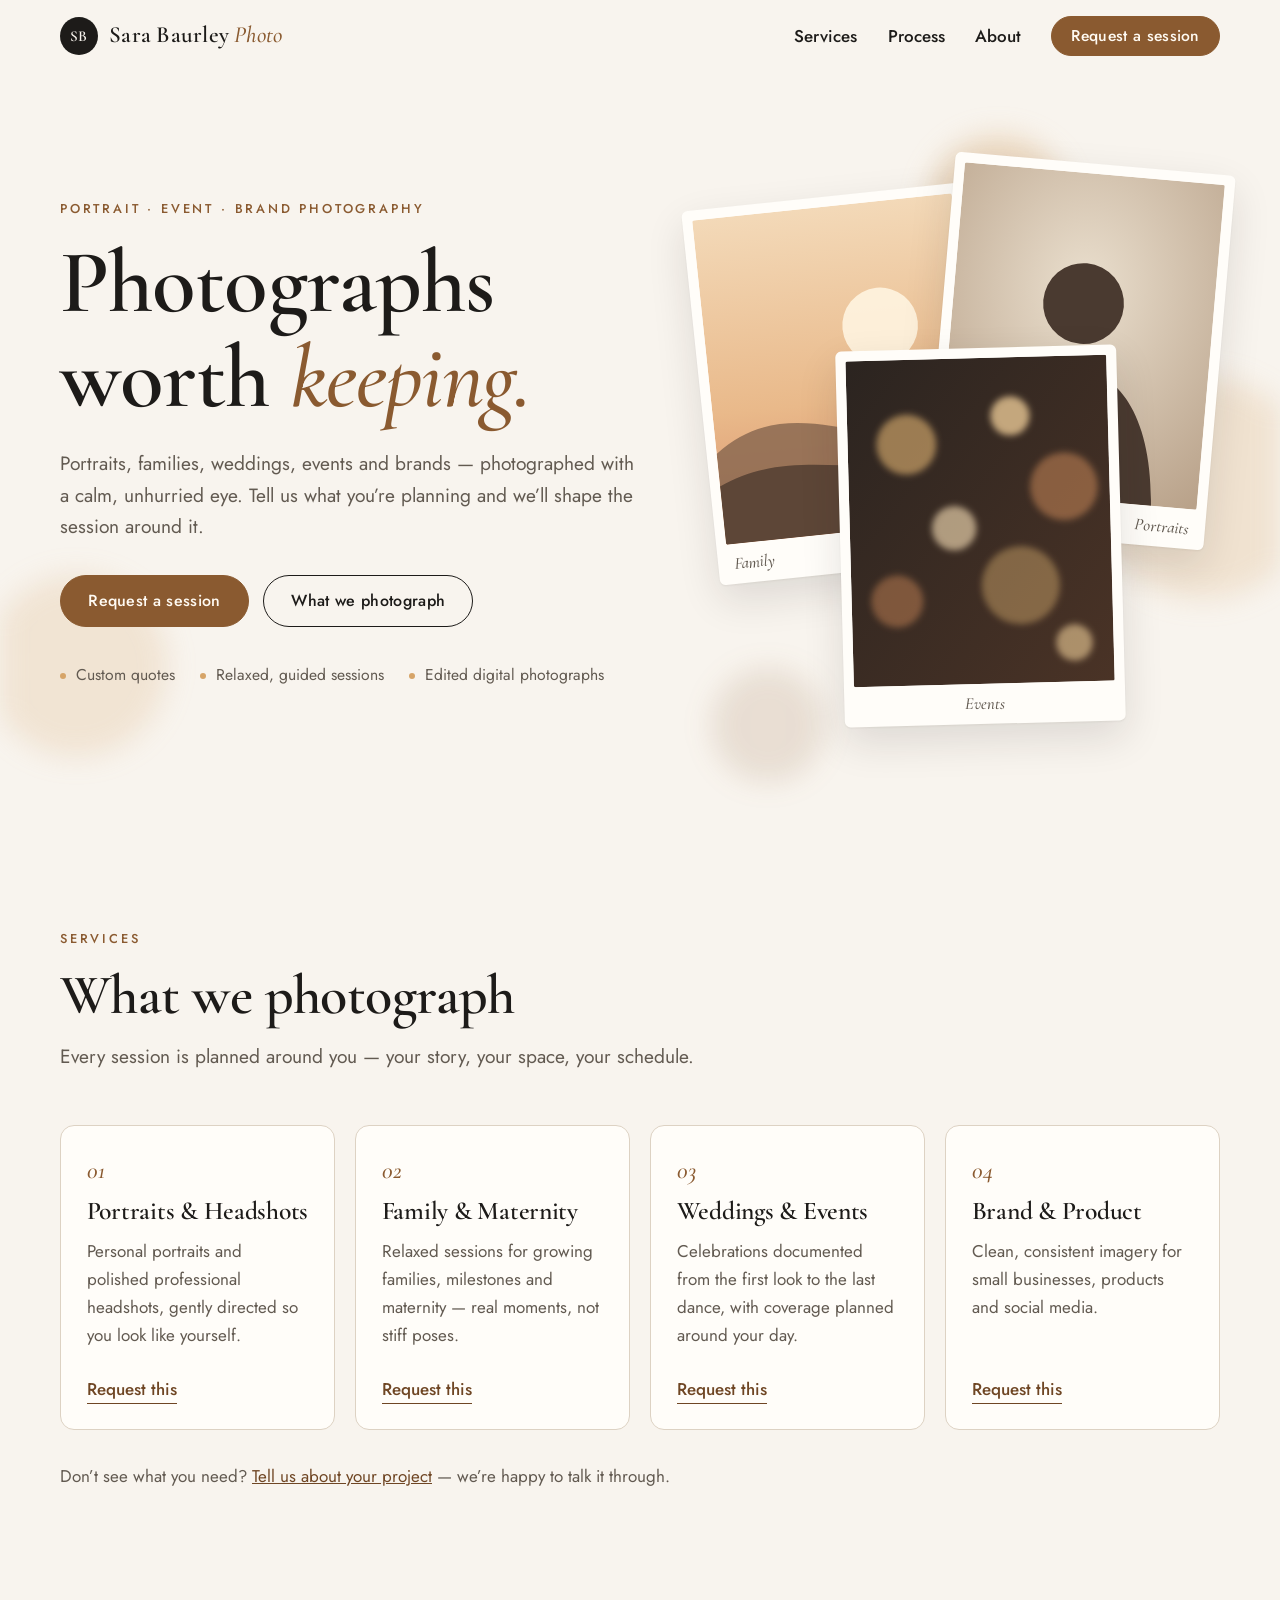
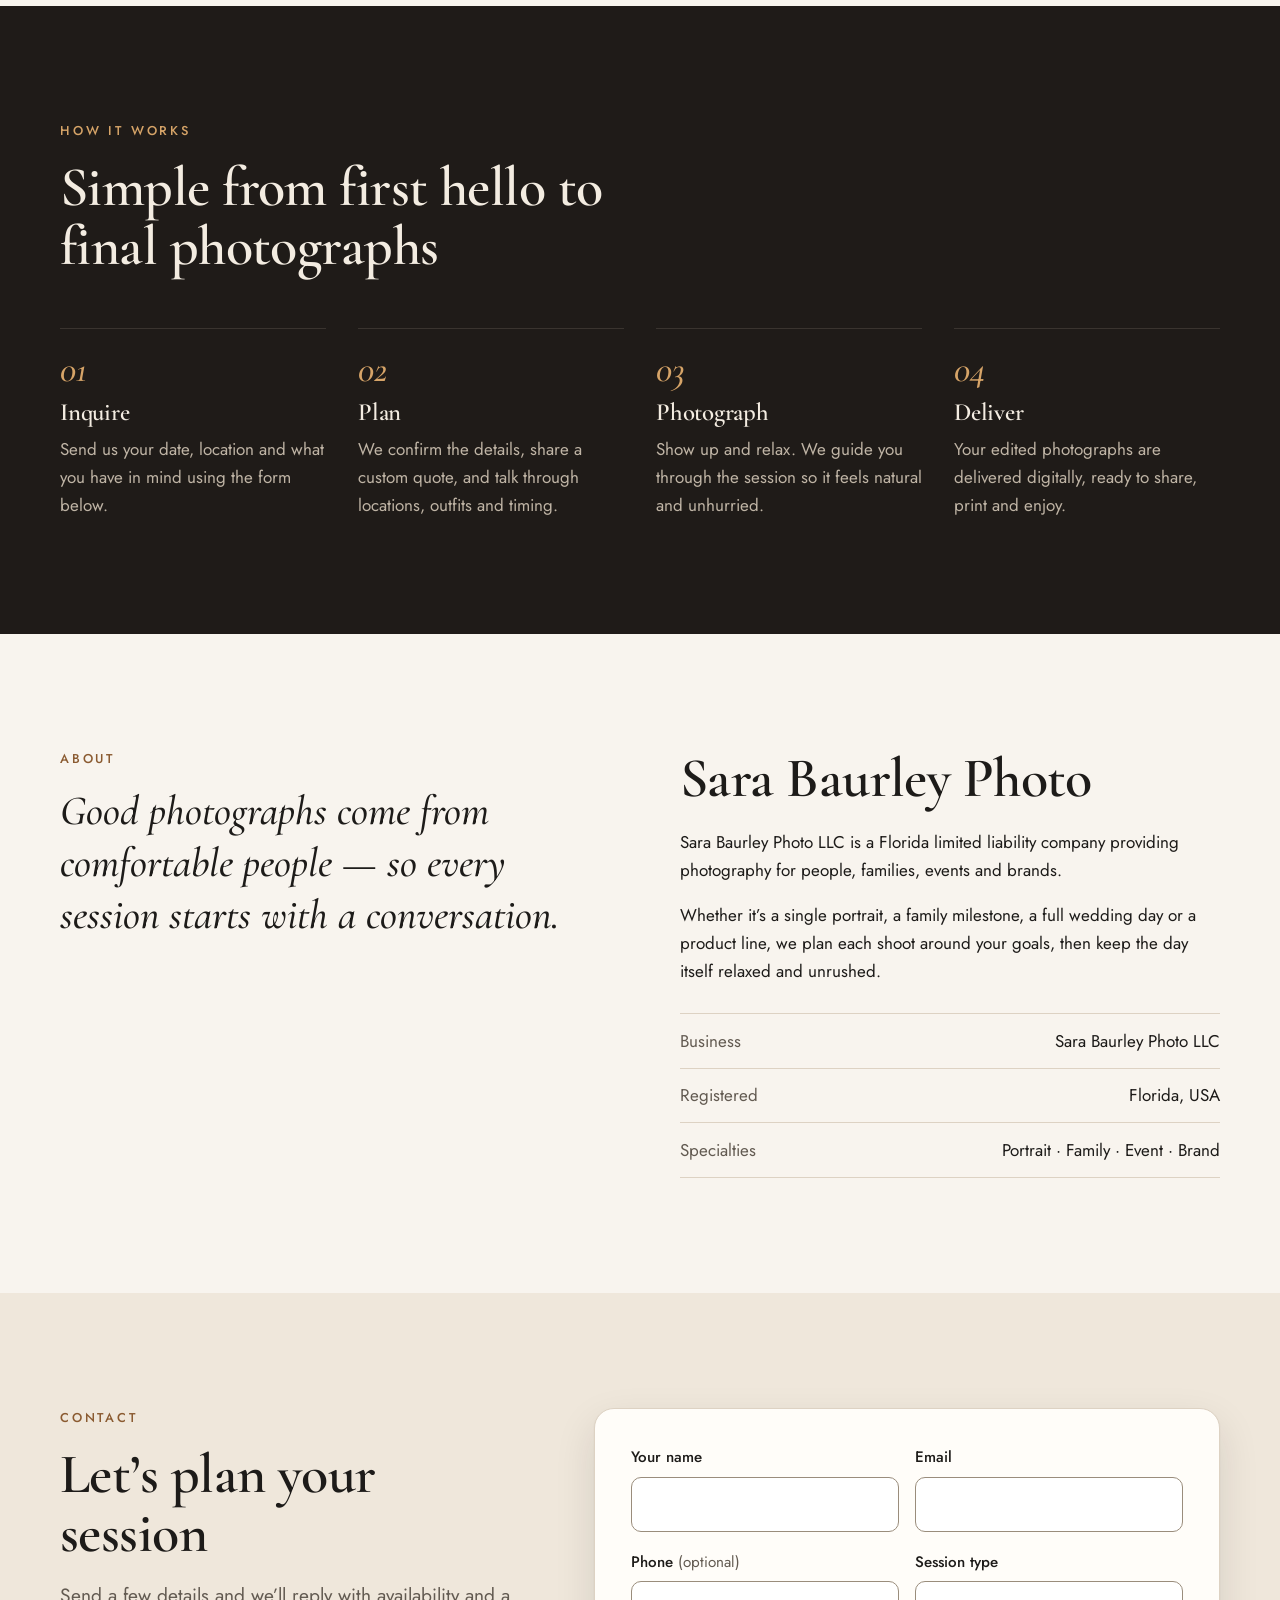
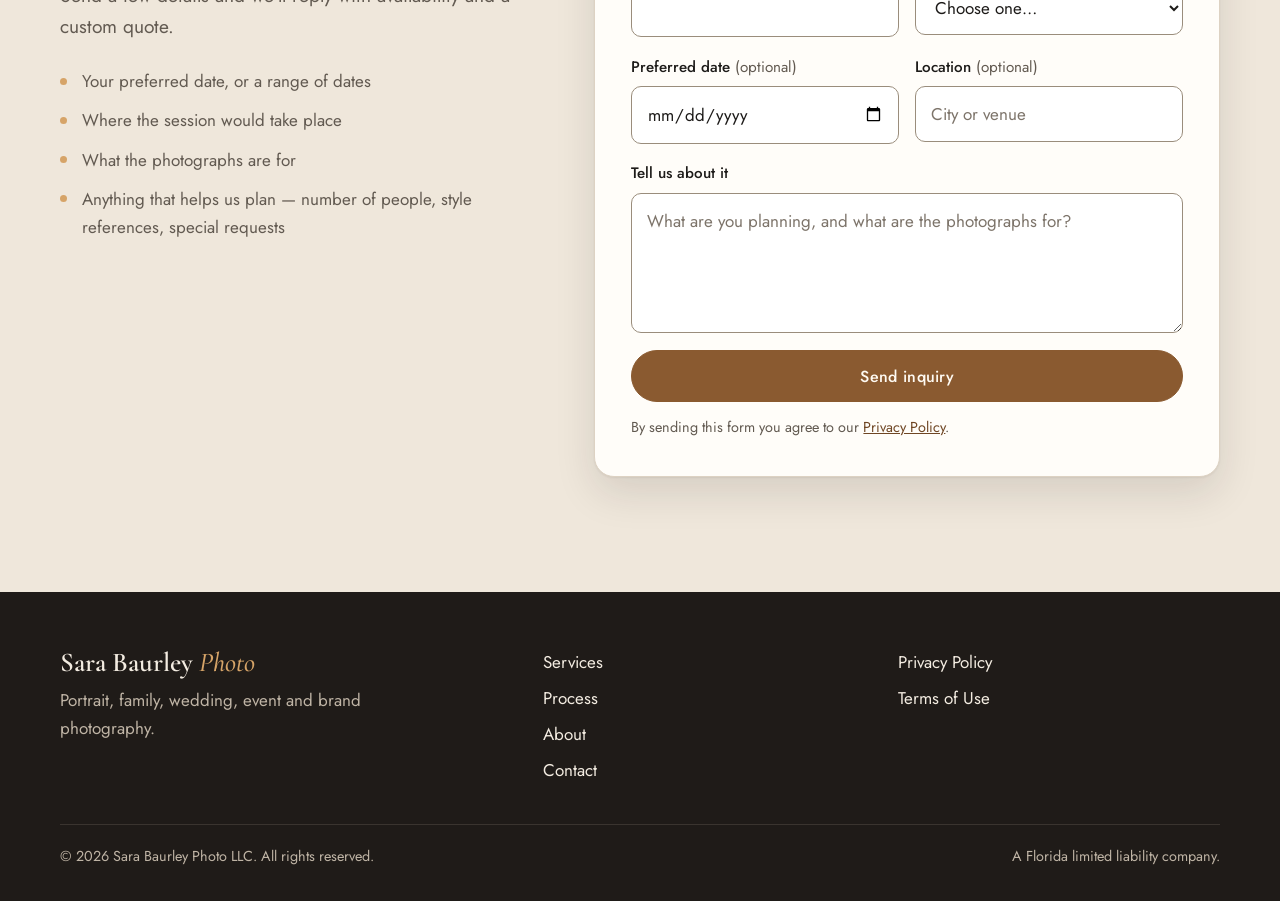
==== index.html @ 9732102e "Add Sara Baurley Photo website Static HTML/CSS/JS site for sarabaurleyphotollc.shop, published with " ====
<!doctype html>
<html lang="en">
<head>
<meta charset="utf-8">
<meta name="viewport" content="width=device-width, initial-scale=1">
<title>Sara Baurley Photo — Portrait, Event &amp; Brand Photography</title>
<meta name="description" content="Sara Baurley Photo LLC offers portrait, family, wedding, event and brand photography. Tell us what you're planning and request a session.">
<link rel="canonical" href="https://sarabaurleyphotollc.shop/">
<meta name="theme-color" content="#f8f4ee">
<link rel="icon" type="image/svg+xml" href="assets/favicon.svg">

<meta property="og:type" content="website">
<meta property="og:site_name" content="Sara Baurley Photo">
<meta property="og:title" content="Sara Baurley Photo — Photographs worth keeping">
<meta property="og:description" content="Portrait, family, wedding, event and brand photography. Request a session.">
<meta property="og:url" content="https://sarabaurleyphotollc.shop/">
<meta property="og:image" content="https://sarabaurleyphotollc.shop/assets/og.png">
<meta name="twitter:card" content="summary_large_image">

<link rel="preconnect" href="https://fonts.googleapis.com">
<link rel="preconnect" href="https://fonts.gstatic.com" crossorigin>
<link rel="stylesheet" href="https://fonts.googleapis.com/css2?family=Cormorant+Garamond:ital,wght@0,500;0,600;1,500&family=Jost:wght@400;500&display=swap">
<link rel="stylesheet" href="assets/css/style.css">
<script>document.documentElement.classList.add('js');</script>
<script type="application/ld+json">
{"@context":"https://schema.org","@type":"ProfessionalService","name":"Sara Baurley Photo LLC","url":"https://sarabaurleyphotollc.shop/","description":"Portrait, family, wedding, event and brand photography.","image":"https://sarabaurleyphotollc.shop/assets/og.png"}
</script>
</head>
<body>
<a class="skip" href="#main">Skip to content</a>

<header class="site-header">
  <div class="wrap bar">
    <a class="brand" href="index.html" aria-label="Sara Baurley Photo, home">
      <span class="brand-mark" aria-hidden="true">SB</span>
      <span class="brand-name">Sara Baurley <em>Photo</em></span>
    </a>
    <button class="nav-toggle" type="button" aria-expanded="false" aria-controls="nav">
      <span class="sr">Menu</span><span class="bars" aria-hidden="true"></span>
    </button>
    <nav id="nav" class="nav" aria-label="Primary">
      <a href="#services">Services</a>
      <a href="#work" data-work hidden>Work</a>
      <a href="#process">Process</a>
      <a href="#about">About</a>
      <a class="btn btn-sm" href="#contact">Request a session</a>
    </nav>
  </div>
</header>

<main id="main">

  <!-- Hero -->
  <section class="hero">
    <div class="wrap hero-grid">
      <div class="hero-copy reveal">
        <p class="eyebrow">Portrait · Event · Brand photography</p>
        <h1>Photographs worth <em>keeping.</em></h1>
        <p class="lede">Portraits, families, weddings, events and brands — photographed with a calm, unhurried eye. Tell us what you’re planning and we’ll shape the session around it.</p>
        <div class="actions">
          <a class="btn" href="#contact">Request a session</a>
          <a class="btn btn-ghost" href="#services">What we photograph</a>
        </div>
        <ul class="points">
          <li>Custom quotes</li>
          <li>Relaxed, guided sessions</li>
          <li>Edited digital photographs</li>
        </ul>
      </div>

      <div class="hero-art reveal" aria-hidden="true">
        <figure class="print print-1">
          <svg viewBox="0 0 400 500" preserveAspectRatio="xMidYMid slice">
            <defs>
              <linearGradient id="gSky" x1="0" y1="0" x2="0" y2="1">
                <stop offset="0" stop-color="#f3d9b8"/><stop offset=".6" stop-color="#e9b98a"/><stop offset="1" stop-color="#d98f6a"/>
              </linearGradient>
            </defs>
            <rect width="400" height="500" fill="url(#gSky)"/>
            <circle cx="270" cy="190" r="58" fill="#fff4e0" opacity=".9"/>
            <path d="M0 360C80 300 160 330 230 350C300 370 350 330 400 310V500H0Z" fill="#8c6a52" opacity=".85"/>
            <path d="M0 410C90 370 170 400 260 405C330 410 370 385 400 375V500H0Z" fill="#5d4637"/>
          </svg>
          <figcaption>Family</figcaption>
        </figure>
        <figure class="print print-2">
          <svg viewBox="0 0 400 500" preserveAspectRatio="xMidYMid slice">
            <defs>
              <radialGradient id="gPortrait" cx=".5" cy=".35" r=".8">
                <stop offset="0" stop-color="#eadfce"/><stop offset="1" stop-color="#b9a28a"/>
              </radialGradient>
            </defs>
            <rect width="400" height="500" fill="url(#gPortrait)"/>
            <circle cx="200" cy="200" r="62" fill="#4a3a30"/>
            <path d="M70 500C80 360 140 300 200 300C260 300 320 360 330 500Z" fill="#4a3a30"/>
          </svg>
          <figcaption>Portraits</figcaption>
        </figure>
        <figure class="print print-3">
          <svg viewBox="0 0 400 500" preserveAspectRatio="xMidYMid slice">
            <defs>
              <linearGradient id="gBokeh" x1="0" y1="0" x2="1" y2="1">
                <stop offset="0" stop-color="#2b2420"/><stop offset="1" stop-color="#4a3326"/>
              </linearGradient>
              <filter id="fBokeh" x="-20%" y="-20%" width="140%" height="140%"><feGaussianBlur stdDeviation="5"/></filter>
            </defs>
            <rect width="400" height="500" fill="url(#gBokeh)"/>
            <g filter="url(#fBokeh)">
              <circle cx="90" cy="130" r="46" fill="#f2c27a" opacity=".55"/>
              <circle cx="250" cy="90" r="30" fill="#ffdca3" opacity=".7"/>
              <circle cx="330" cy="200" r="52" fill="#e59a62" opacity=".45"/>
              <circle cx="160" cy="260" r="34" fill="#ffe6bd" opacity=".6"/>
              <circle cx="70" cy="370" r="40" fill="#e59a62" opacity=".4"/>
              <circle cx="260" cy="350" r="60" fill="#f2c27a" opacity=".38"/>
              <circle cx="340" cy="440" r="28" fill="#ffdca3" opacity=".55"/>
            </g>
          </svg>
          <figcaption>Events</figcaption>
        </figure>
      </div>
    </div>
  </section>

  <!-- Services -->
  <section id="services" class="section">
    <div class="wrap">
      <header class="section-head reveal">
        <p class="eyebrow">Services</p>
        <h2>What we photograph</h2>
        <p class="lede">Every session is planned around you — your story, your space, your schedule.</p>
      </header>

      <div class="cards">
        <article class="card reveal">
          <span class="num">01</span>
          <h3>Portraits &amp; Headshots</h3>
          <p>Personal portraits and polished professional headshots, gently directed so you look like yourself.</p>
          <a class="more" href="#contact" data-service="Portraits &amp; Headshots">Request this</a>
        </article>
        <article class="card reveal">
          <span class="num">02</span>
          <h3>Family &amp; Maternity</h3>
          <p>Relaxed sessions for growing families, milestones and maternity — real moments, not stiff poses.</p>
          <a class="more" href="#contact" data-service="Family &amp; Maternity">Request this</a>
        </article>
        <article class="card reveal">
          <span class="num">03</span>
          <h3>Weddings &amp; Events</h3>
          <p>Celebrations documented from the first look to the last dance, with coverage planned around your day.</p>
          <a class="more" href="#contact" data-service="Weddings &amp; Events">Request this</a>
        </article>
        <article class="card reveal">
          <span class="num">04</span>
          <h3>Brand &amp; Product</h3>
          <p>Clean, consistent imagery for small businesses, products and social media.</p>
          <a class="more" href="#contact" data-service="Brand &amp; Product">Request this</a>
        </article>
      </div>

      <p class="note reveal">Don’t see what you need? <a href="#contact">Tell us about your project</a> — we’re happy to talk it through.</p>
    </div>
  </section>

  <!-- Selected work: stays hidden until photos are added in assets/js/main.js -->
  <section id="work" class="section section-alt" hidden>
    <div class="wrap">
      <header class="section-head reveal">
        <p class="eyebrow">Selected work</p>
        <h2>A look at recent sessions</h2>
      </header>
      <div id="gallery" class="gallery"></div>
    </div>
  </section>

  <!-- Process -->
  <section id="process" class="section band">
    <div class="wrap">
      <header class="section-head reveal">
        <p class="eyebrow">How it works</p>
        <h2>Simple from first hello to final photographs</h2>
      </header>
      <ol class="steps">
        <li class="reveal"><span class="n">01</span><h3>Inquire</h3><p>Send us your date, location and what you have in mind using the form below.</p></li>
        <li class="reveal"><span class="n">02</span><h3>Plan</h3><p>We confirm the details, share a custom quote, and talk through locations, outfits and timing.</p></li>
        <li class="reveal"><span class="n">03</span><h3>Photograph</h3><p>Show up and relax. We guide you through the session so it feels natural and unhurried.</p></li>
        <li class="reveal"><span class="n">04</span><h3>Deliver</h3><p>Your edited photographs are delivered digitally, ready to share, print and enjoy.</p></li>
      </ol>
    </div>
  </section>

  <!-- About -->
  <section id="about" class="section">
    <div class="wrap about-grid">
      <div class="reveal">
        <p class="eyebrow">About</p>
        <p class="pull">Good photographs come from comfortable people — so every session starts with a conversation.</p>
      </div>
      <div class="reveal">
        <h2>Sara Baurley Photo</h2>
        <p>Sara Baurley Photo LLC is a Florida limited liability company providing photography for people, families, events and brands.</p>
        <p>Whether it’s a single portrait, a family milestone, a full wedding day or a product line, we plan each shoot around your goals, then keep the day itself relaxed and unrushed.</p>
        <ul class="facts">
          <li><span>Business</span><span>Sara Baurley Photo LLC</span></li>
          <li><span>Registered</span><span>Florida, USA</span></li>
          <li><span>Specialties</span><span>Portrait · Family · Event · Brand</span></li>
        </ul>
      </div>
    </div>
  </section>

  <!-- Contact -->
  <section id="contact" class="section section-alt">
    <div class="wrap contact-grid">
      <div class="reveal">
        <p class="eyebrow">Contact</p>
        <h2>Let’s plan your session</h2>
        <p class="lede">Send a few details and we’ll reply with availability and a custom quote.</p>
        <ul class="tips">
          <li>Your preferred date, or a range of dates</li>
          <li>Where the session would take place</li>
          <li>What the photographs are for</li>
          <li>Anything that helps us plan — number of people, style references, special requests</li>
        </ul>
        <!-- Add contact details: delete these two comment markers (the line above and the line below this list) and fill in your real details.
        <ul class="contact-list">
          <li><span>Email</span><a href="mailto:hello@example.com">hello@example.com</a></li>
          <li><span>Phone</span><a href="tel:+10000000000">(000) 000-0000</a></li>
          <li><span>Address</span><span>Street, City, FL 00000</span></li>
        </ul>
        -->
      </div>

      <div class="form-card reveal">
        <form id="inquiry-form" method="POST" action="https://api.web3forms.com/submit">
          <!-- Web3Forms access key: public by design; it only lets visitors send mail to the inbox that requested it. -->
          <input type="hidden" name="access_key" value="YOUR_ACCESS_KEY_HERE">
          <input type="hidden" name="subject" value="New photography inquiry from sarabaurleyphotollc.shop">
          <input type="hidden" name="from_name" value="Sara Baurley Photo website">
          <input type="hidden" name="redirect" value="https://sarabaurleyphotollc.shop/thanks.html">
          <input type="checkbox" name="botcheck" class="hp" style="display:none" tabindex="-1" autocomplete="off">

          <div class="row">
            <div class="field">
              <label for="name">Your name</label>
              <input id="name" name="name" type="text" autocomplete="name" required>
            </div>
            <div class="field">
              <label for="email">Email</label>
              <input id="email" name="email" type="email" autocomplete="email" required>
            </div>
          </div>

          <div class="row">
            <div class="field">
              <label for="phone">Phone <span class="opt">(optional)</span></label>
              <input id="phone" name="phone" type="tel" autocomplete="tel">
            </div>
            <div class="field">
              <label for="session-type">Session type</label>
              <select id="session-type" name="session_type" required>
                <option value="" disabled selected>Choose one…</option>
                <option>Portraits &amp; Headshots</option>
                <option>Family &amp; Maternity</option>
                <option>Weddings &amp; Events</option>
                <option>Brand &amp; Product</option>
                <option>Something else</option>
              </select>
            </div>
          </div>

          <div class="row">
            <div class="field">
              <label for="date">Preferred date <span class="opt">(optional)</span></label>
              <input id="date" name="preferred_date" type="date">
            </div>
            <div class="field">
              <label for="location">Location <span class="opt">(optional)</span></label>
              <input id="location" name="location" type="text" placeholder="City or venue">
            </div>
          </div>

          <div class="field">
            <label for="message">Tell us about it</label>
            <textarea id="message" name="message" placeholder="What are you planning, and what are the photographs for?" required></textarea>
          </div>

          <button class="btn btn-block" type="submit">Send inquiry</button>
          <p id="form-status" class="form-status" role="status" aria-live="polite"></p>
          <p class="fine">By sending this form you agree to our <a href="privacy.html">Privacy Policy</a>.</p>
        </form>

        <div id="form-done" class="form-done" tabindex="-1" hidden>
          <h3>Thank you.</h3>
          <p>Your inquiry is on its way. We’ll be in touch soon.</p>
        </div>
      </div>
    </div>
  </section>

</main>

<footer class="site-footer">
  <div class="wrap">
    <div class="foot-grid">
      <div>
        <p class="foot-brand">Sara Baurley <em>Photo</em></p>
        <p class="foot-note">Portrait, family, wedding, event and brand photography.</p>
      </div>
      <nav aria-label="Footer">
        <a href="#services">Services</a>
        <a href="#process">Process</a>
        <a href="#about">About</a>
        <a href="#contact">Contact</a>
      </nav>
      <nav aria-label="Legal">
        <a href="privacy.html">Privacy Policy</a>
        <a href="terms.html">Terms of Use</a>
      </nav>
    </div>
    <div class="legal">
      <span>© <span data-year>2026</span> Sara Baurley Photo LLC. All rights reserved.</span>
      <span>A Florida limited liability company.</span>
    </div>
  </div>
</footer>

<dialog id="lightbox" class="lightbox" aria-label="Photo viewer">
  <div class="lb-inner">
    <button class="lb-close" type="button" aria-label="Close">×</button>
    <button class="lb-prev" type="button" aria-label="Previous photo">‹</button>
    <img alt="">
    <button class="lb-next" type="button" aria-label="Next photo">›</button>
    <p class="lb-cap"></p>
  </div>
</dialog>

<script src="assets/js/main.js"></script>
</body>
</html>
---- assets/css/style.css ----
/* ==========================================================
   Sara Baurley Photo — site styles
   ========================================================== */

:root {
  --bg: #f8f4ee;
  --surface: #fffdf9;
  --alt: #efe7db;
  --ink: #1d1b19;
  --muted: #625a51;
  --line: #ddd2c3;
  --accent: #8a5a30;
  --accent-strong: #6f4624;
  --accent-ink: #fffaf2;
  --accent-soft: #d6a468;
  --dark: #1f1b18;
  --dark-ink: #f3ece1;
  --dark-muted: #bfb4a5;
  --dark-line: #3a342f;
  --radius: 14px;
  --shadow: 0 1px 2px rgba(29, 27, 25, .06), 0 16px 40px rgba(29, 27, 25, .12);
  --serif: "Cormorant Garamond", "Iowan Old Style", "Palatino Linotype", Georgia, serif;
  --sans: "Jost", system-ui, -apple-system, "Segoe UI", Roboto, Arial, sans-serif;
  --header-h: 72px;
}

*, *::before, *::after { box-sizing: border-box; }
html { scroll-behavior: smooth; -webkit-text-size-adjust: 100%; }
body {
  margin: 0;
  background: var(--bg);
  color: var(--ink);
  font: 400 1.0625rem/1.65 var(--sans);
  -webkit-font-smoothing: antialiased;
  text-rendering: optimizeLegibility;
}
[hidden] { display: none !important; }
img, svg { display: block; max-width: 100%; }
a { color: inherit; }
h1, h2, h3 { font-family: var(--serif); font-weight: 600; line-height: 1.06; letter-spacing: -.01em; margin: 0; }
h1 { font-size: clamp(2.9rem, 7.2vw, 5.6rem); }
h2 { font-size: clamp(2.15rem, 4.6vw, 3.5rem); }
h3 { font-size: 1.6rem; line-height: 1.15; }
p { margin: 0 0 1em; }
:focus-visible { outline: 2px solid var(--accent); outline-offset: 3px; }
.band :focus-visible, .site-footer :focus-visible { outline-color: var(--accent-soft); }
section[id] { scroll-margin-top: calc(var(--header-h) - 1px); }

.wrap { width: min(100% - 2rem, 1160px); margin-inline: auto; }
.sr { position: absolute; width: 1px; height: 1px; overflow: hidden; clip: rect(0 0 0 0); white-space: nowrap; }
.skip { position: absolute; left: -999px; top: 0; z-index: 100; background: var(--ink); color: #fff; padding: .7rem 1rem; border-radius: 0 0 8px 0; }
.skip:focus { left: 0; }

/* ---------- Header ---------- */
.site-header {
  position: sticky; top: 0; z-index: 50;
  background: rgba(248, 244, 238, .9);
  -webkit-backdrop-filter: blur(10px); backdrop-filter: blur(10px);
  border-bottom: 1px solid transparent;
  transition: border-color .25s ease;
}
.site-header.is-scrolled { border-bottom-color: var(--line); }
.bar { display: flex; align-items: center; justify-content: space-between; min-height: var(--header-h); }
.brand { display: flex; align-items: center; gap: .7rem; text-decoration: none; }
.brand-mark {
  display: grid; place-items: center; width: 38px; height: 38px; border-radius: 50%;
  background: var(--ink); color: var(--bg); font: 600 .95rem var(--serif); letter-spacing: .04em;
}
.brand-name { font: 600 1.45rem/1 var(--serif); letter-spacing: .01em; }
.brand-name em { font-weight: 500; color: var(--accent); }

.nav-toggle {
  display: inline-grid; place-items: center; width: 44px; height: 44px;
  border: 1px solid var(--line); border-radius: 50%; background: transparent; cursor: pointer;
}
.bars, .bars::before, .bars::after {
  display: block; width: 18px; height: 2px; background: var(--ink); border-radius: 2px;
  content: ""; transition: transform .25s ease, background .25s ease;
}
.bars { position: relative; }
.bars::before { position: absolute; top: -6px; }
.bars::after { position: absolute; top: 6px; }
.nav-toggle[aria-expanded="true"] .bars { background: transparent; }
.nav-toggle[aria-expanded="true"] .bars::before { transform: translateY(6px) rotate(45deg); }
.nav-toggle[aria-expanded="true"] .bars::after { transform: translateY(-6px) rotate(-45deg); }

.nav {
  display: none; position: absolute; left: 0; right: 0; top: 100%;
  flex-direction: column; gap: .15rem;
  background: var(--bg); border-bottom: 1px solid var(--line); padding: 1rem 1rem 1.5rem;
}
.nav.open { display: flex; }
.nav a { padding: .75rem .25rem; text-decoration: none; font-weight: 500; }
.nav .btn { margin-top: .6rem; align-self: flex-start; padding: .7rem 1.3rem; }

@media (min-width: 860px) {
  .nav-toggle { display: none; }
  .nav { display: flex; position: static; flex-direction: row; align-items: center; gap: 1.9rem; padding: 0; border: 0; background: none; }
  .nav a { padding: 0; }
  .nav a:not(.btn):hover { color: var(--accent); }
  .nav .btn { margin: 0; padding: .6rem 1.2rem; font-size: .98rem; }
}

/* ---------- Buttons ---------- */
.btn {
  display: inline-flex; align-items: center; justify-content: center; gap: .5rem;
  padding: .95rem 1.7rem; border-radius: 999px; border: 1px solid var(--accent);
  background: var(--accent); color: var(--accent-ink);
  font: 500 1rem/1.2 var(--sans); letter-spacing: .02em; text-decoration: none; cursor: pointer;
  transition: background .2s ease, border-color .2s ease, color .2s ease, transform .2s ease;
}
.btn:hover { background: var(--accent-strong); border-color: var(--accent-strong); }
.btn:active { transform: translateY(1px); }
.btn[disabled] { opacity: .65; cursor: progress; }
.btn-ghost { background: transparent; color: var(--ink); border-color: var(--ink); }
.btn-ghost:hover { background: var(--ink); border-color: var(--ink); color: var(--bg); }
.btn-block { width: 100%; }

/* ---------- Shared type ---------- */
.eyebrow { font: 500 .8rem/1.5 var(--sans); letter-spacing: .22em; text-transform: uppercase; color: var(--accent); margin: 0 0 1.1rem; }
.lede { font-size: 1.2rem; color: var(--muted); max-width: 38em; }
.section { padding: clamp(4rem, 9vw, 7.5rem) 0; }
.section-alt { background: var(--alt); }
.section-head { max-width: 40rem; margin-bottom: clamp(2rem, 5vw, 3.25rem); }
.section-head .lede { margin: 1rem 0 0; }

/* ---------- Reveal on scroll ---------- */
.js .reveal {
  opacity: 0; translate: 0 16px;
  transition: opacity .7s ease, translate .7s ease, box-shadow .25s ease, border-color .25s ease;
}
.js .reveal.in { opacity: 1; translate: 0 0; }
@media (prefers-reduced-motion: reduce) {
  html { scroll-behavior: auto; }
  .js .reveal { opacity: 1; translate: none; transition: none; }
  * { animation: none !important; }
}

/* ---------- Hero ---------- */
.hero { position: relative; overflow: hidden; padding: clamp(3rem, 7vw, 6rem) 0 clamp(3.5rem, 7vw, 6rem); }
.hero::before {
  content: ""; position: absolute; inset: 0; pointer-events: none; filter: blur(14px);
  background:
    radial-gradient(circle at 78% 18%, rgba(214, 164, 104, .34) 0 70px, transparent 71px),
    radial-gradient(circle at 94% 56%, rgba(214, 164, 104, .22) 0 110px, transparent 111px),
    radial-gradient(circle at 60% 88%, rgba(138, 90, 48, .14) 0 56px, transparent 57px),
    radial-gradient(circle at 6% 80%, rgba(214, 164, 104, .20) 0 90px, transparent 91px);
}
.hero-grid { position: relative; display: grid; gap: 3.5rem; align-items: center; }
@media (min-width: 960px) { .hero-grid { grid-template-columns: 1.05fr .95fr; gap: 4rem; } }
.hero h1 em { font-style: italic; font-weight: 500; color: var(--accent); }
.hero .lede { margin: 1.4rem 0 2rem; }
.actions { display: flex; flex-wrap: wrap; gap: .9rem; }
.points { list-style: none; padding: 0; margin: 2.2rem 0 0; display: flex; flex-wrap: wrap; gap: .6rem 1.6rem; color: var(--muted); font-size: .98rem; }
.points li::before { content: ""; display: inline-block; width: 6px; height: 6px; border-radius: 50%; background: var(--accent-soft); margin-right: .6rem; vertical-align: middle; }

.hero-art { position: relative; width: min(100%, 520px); aspect-ratio: 1 / 1.08; margin-inline: auto; }
.print {
  position: absolute; margin: 0; width: 54%;
  background: var(--surface); padding: 10px 10px 40px; border-radius: 6px; box-shadow: var(--shadow);
}
.print svg { width: 100%; height: auto; border-radius: 2px; }
.print figcaption { position: absolute; left: 0; right: 0; bottom: 10px; text-align: center; font: italic 500 1.05rem var(--serif); color: var(--muted); }
.print-1 { left: 0; top: 6%; transform: rotate(-6deg); }
.print-1 figcaption { text-align: left; padding-left: 16px; }
.print-2 { right: 0; top: 0; transform: rotate(5deg); z-index: 2; }
.print-2 figcaption { text-align: right; padding-right: 16px; }
.print-3 { left: 27%; bottom: 0; transform: rotate(-1.5deg); z-index: 3; }
@media (max-width: 959px) {
  .print-3 { left: 20%; }
  .print-1 figcaption { padding-left: 10px; }
}

/* ---------- Services ---------- */
.cards { display: grid; gap: 1.25rem; grid-template-columns: repeat(auto-fit, minmax(min(100%, 250px), 1fr)); }
.card {
  background: var(--surface); border: 1px solid var(--line); border-radius: var(--radius);
  padding: 1.9rem 1.6rem 1.6rem; display: flex; flex-direction: column; gap: .7rem;
}
.card:hover { border-color: var(--accent-soft); box-shadow: var(--shadow); }
.card .num { font: italic 500 1.5rem var(--serif); color: var(--accent); }
.card p { color: var(--muted); margin: 0; }
.card .more { margin-top: auto; padding-top: .9rem; align-self: flex-start; font-weight: 500; color: var(--accent-strong); text-decoration: none; border-bottom: 1px solid currentColor; }
.note { margin: 2rem 0 0; color: var(--muted); }
.note a { color: var(--accent-strong); }

/* ---------- Gallery ---------- */
.gallery { columns: 3 260px; column-gap: 14px; }
.shot { margin: 0 0 14px; break-inside: avoid; }
.shot button { display: block; width: 100%; padding: 0; border: 0; background: var(--alt); cursor: zoom-in; border-radius: 8px; overflow: hidden; }
.shot img { width: 100%; height: auto; transition: transform .5s ease; }
.shot button:hover img { transform: scale(1.03); }

.lightbox { border: 0; padding: 0; background: transparent; max-width: 100vw; max-height: 100vh; width: 100%; height: 100%; }
.lightbox::backdrop { background: rgba(15, 12, 10, .9); }
.lb-inner {
  position: relative; width: 100%; height: 100%; display: grid; place-items: center;
  grid-template-columns: minmax(0, 1fr); grid-template-rows: minmax(0, 1fr);
  padding: 3.5rem 3.5rem 4.5rem;
}
.lb-inner img { max-width: 100%; max-height: calc(100vh - 8rem); max-height: calc(100dvh - 8rem); object-fit: contain; border-radius: 4px; }
@media (max-width: 600px) { .lb-inner { padding: 4rem .75rem 4.5rem; } }
.lb-cap { position: absolute; left: 0; right: 0; bottom: 1.25rem; margin: 0; text-align: center; color: #e9dfd0; font-size: .95rem; }
.lb-close, .lb-prev, .lb-next {
  position: absolute; display: grid; place-items: center; width: 46px; height: 46px; border-radius: 50%;
  border: 1px solid rgba(255, 255, 255, .35); background: rgba(0, 0, 0, .35); color: #fff; font-size: 1.6rem; line-height: 1; cursor: pointer;
}
.lb-close { top: 1rem; right: 1rem; }
.lb-prev { left: 1rem; top: 50%; translate: 0 -50%; }
.lb-next { right: 1rem; top: 50%; translate: 0 -50%; }

/* ---------- Process (dark band) ---------- */
.band { background: var(--dark); color: var(--dark-ink); }
.band .eyebrow { color: var(--accent-soft); }
.band .lede { color: var(--dark-muted); }
.steps { list-style: none; margin: 0; padding: 0; display: grid; gap: 2rem; grid-template-columns: repeat(auto-fit, minmax(min(100%, 220px), 1fr)); }
.steps li { border-top: 1px solid var(--dark-line); padding-top: 1.4rem; }
.steps .n { display: block; font: italic 500 2.3rem/1 var(--serif); color: var(--accent-soft); margin-bottom: .6rem; }
.steps h3 { font-size: 1.55rem; margin-bottom: .5rem; }
.steps p { color: var(--dark-muted); margin: 0; }

/* ---------- About ---------- */
.about-grid { display: grid; gap: 2.5rem; }
@media (min-width: 900px) { .about-grid { grid-template-columns: 1fr 1fr; gap: 5rem; align-items: start; } }
.pull { font: italic 500 clamp(1.75rem, 3.3vw, 2.6rem)/1.25 var(--serif); color: var(--ink); margin: 0; }
.about-grid h2 { margin-bottom: 1.2rem; }
.facts { margin: 1.75rem 0 0; padding: 0; list-style: none; border-top: 1px solid var(--line); }
.facts li { display: flex; justify-content: space-between; gap: 1rem; padding: .8rem 0; border-bottom: 1px solid var(--line); }
.facts span:first-child { color: var(--muted); }
.facts span:last-child { text-align: right; }

/* ---------- Contact ---------- */
.contact-grid { display: grid; gap: 2.5rem; }
@media (min-width: 960px) { .contact-grid { grid-template-columns: .85fr 1.15fr; gap: 4.5rem; align-items: start; } }
.contact-grid h2 { margin-bottom: 1rem; }
.tips { margin: 1.5rem 0 0; padding: 0; list-style: none; display: grid; gap: .7rem; color: var(--muted); }
.tips li { padding-left: 1.4rem; position: relative; }
.tips li::before { content: ""; position: absolute; left: 0; top: .62em; width: 7px; height: 7px; border-radius: 50%; background: var(--accent-soft); }
.contact-list { list-style: none; margin: 1.75rem 0 0; padding: 0; border-top: 1px solid var(--line); }
.contact-list li { display: flex; gap: 1rem; padding: .75rem 0; border-bottom: 1px solid var(--line); }
.contact-list li > :first-child { min-width: 5.5rem; color: var(--muted); }

.form-card { background: var(--surface); border: 1px solid var(--line); border-radius: 20px; padding: clamp(1.25rem, 3vw, 2.25rem); box-shadow: var(--shadow); }
.row { display: grid; gap: 0 1rem; }
@media (min-width: 560px) { .row { grid-template-columns: 1fr 1fr; } }
.field { display: flex; flex-direction: column; gap: .4rem; margin-bottom: 1.1rem; }
.field label { font-weight: 500; font-size: .95rem; }
.field .opt { color: var(--muted); font-weight: 400; }
.field input, .field select, .field textarea {
  width: 100%; font: inherit; color: inherit; background: #fff;
  border: 1px solid #9a8d7c; border-radius: 10px; padding: .8rem .9rem;
}
.field textarea { min-height: 140px; resize: vertical; }
.field ::placeholder { color: #7d746a; opacity: 1; }
.field input:focus, .field select:focus, .field textarea:focus { outline: 2px solid var(--accent); outline-offset: 1px; border-color: var(--accent); }
.hp { position: absolute; left: -9999px; height: 0; overflow: hidden; }
.form-status { margin: 0; color: #9b2c1f; font-weight: 500; }
.form-status:not(:empty) { margin-top: .9rem; }
.fine { margin: .9rem 0 0; font-size: .9rem; color: var(--muted); }
.fine a { color: var(--accent-strong); }
.form-done { text-align: center; padding: 2.5rem 1rem; }
.form-done h3 { font-size: 2.2rem; margin-bottom: .6rem; }
.form-done p { color: var(--muted); margin: 0; }
.form-done:focus { outline: none; }

/* ---------- Footer ---------- */
.site-footer { background: var(--dark); color: var(--dark-ink); padding: 3.5rem 0 2rem; }
.foot-grid { display: grid; gap: 2rem; }
@media (min-width: 800px) { .foot-grid { grid-template-columns: 1.4fr 1fr 1fr; } }
.foot-brand { font: 600 1.7rem/1.1 var(--serif); margin: 0 0 .5rem; }
.foot-brand em { font-weight: 500; color: var(--accent-soft); }
.foot-note { color: var(--dark-muted); margin: 0; max-width: 24rem; }
.site-footer nav { display: flex; flex-direction: column; gap: .5rem; }
.site-footer a { text-decoration: none; color: var(--dark-ink); }
.site-footer a:hover { text-decoration: underline; text-underline-offset: 4px; }
.legal {
  display: flex; flex-wrap: wrap; justify-content: space-between; gap: .5rem 1.5rem;
  border-top: 1px solid var(--dark-line); margin-top: 2.5rem; padding-top: 1.25rem;
  color: var(--dark-muted); font-size: .9rem;
}

/* ---------- Inner pages (privacy, terms, thanks, 404) ---------- */
.page-head { width: min(100% - 2rem, 760px); padding: clamp(3rem, 7vw, 5rem) 0 1.5rem; }
.page-head h1 { font-size: clamp(2.4rem, 5.5vw, 4rem); }
.page-head .meta { color: var(--muted); margin: .8rem 0 0; }
.prose { width: min(100% - 2rem, 760px); margin: 0 auto; padding-bottom: clamp(3rem, 7vw, 5rem); }
.prose h2 { font-size: 1.9rem; margin: 2.2rem 0 .6rem; }
.prose ul { padding-left: 1.2rem; }
.prose li { margin-bottom: .5rem; }
.prose a { color: var(--accent-strong); }
.center-page { min-height: 62vh; display: grid; place-items: center; text-align: center; padding: 4rem 1rem; }
.center-page .lede { margin: 1.2rem auto 2rem; }
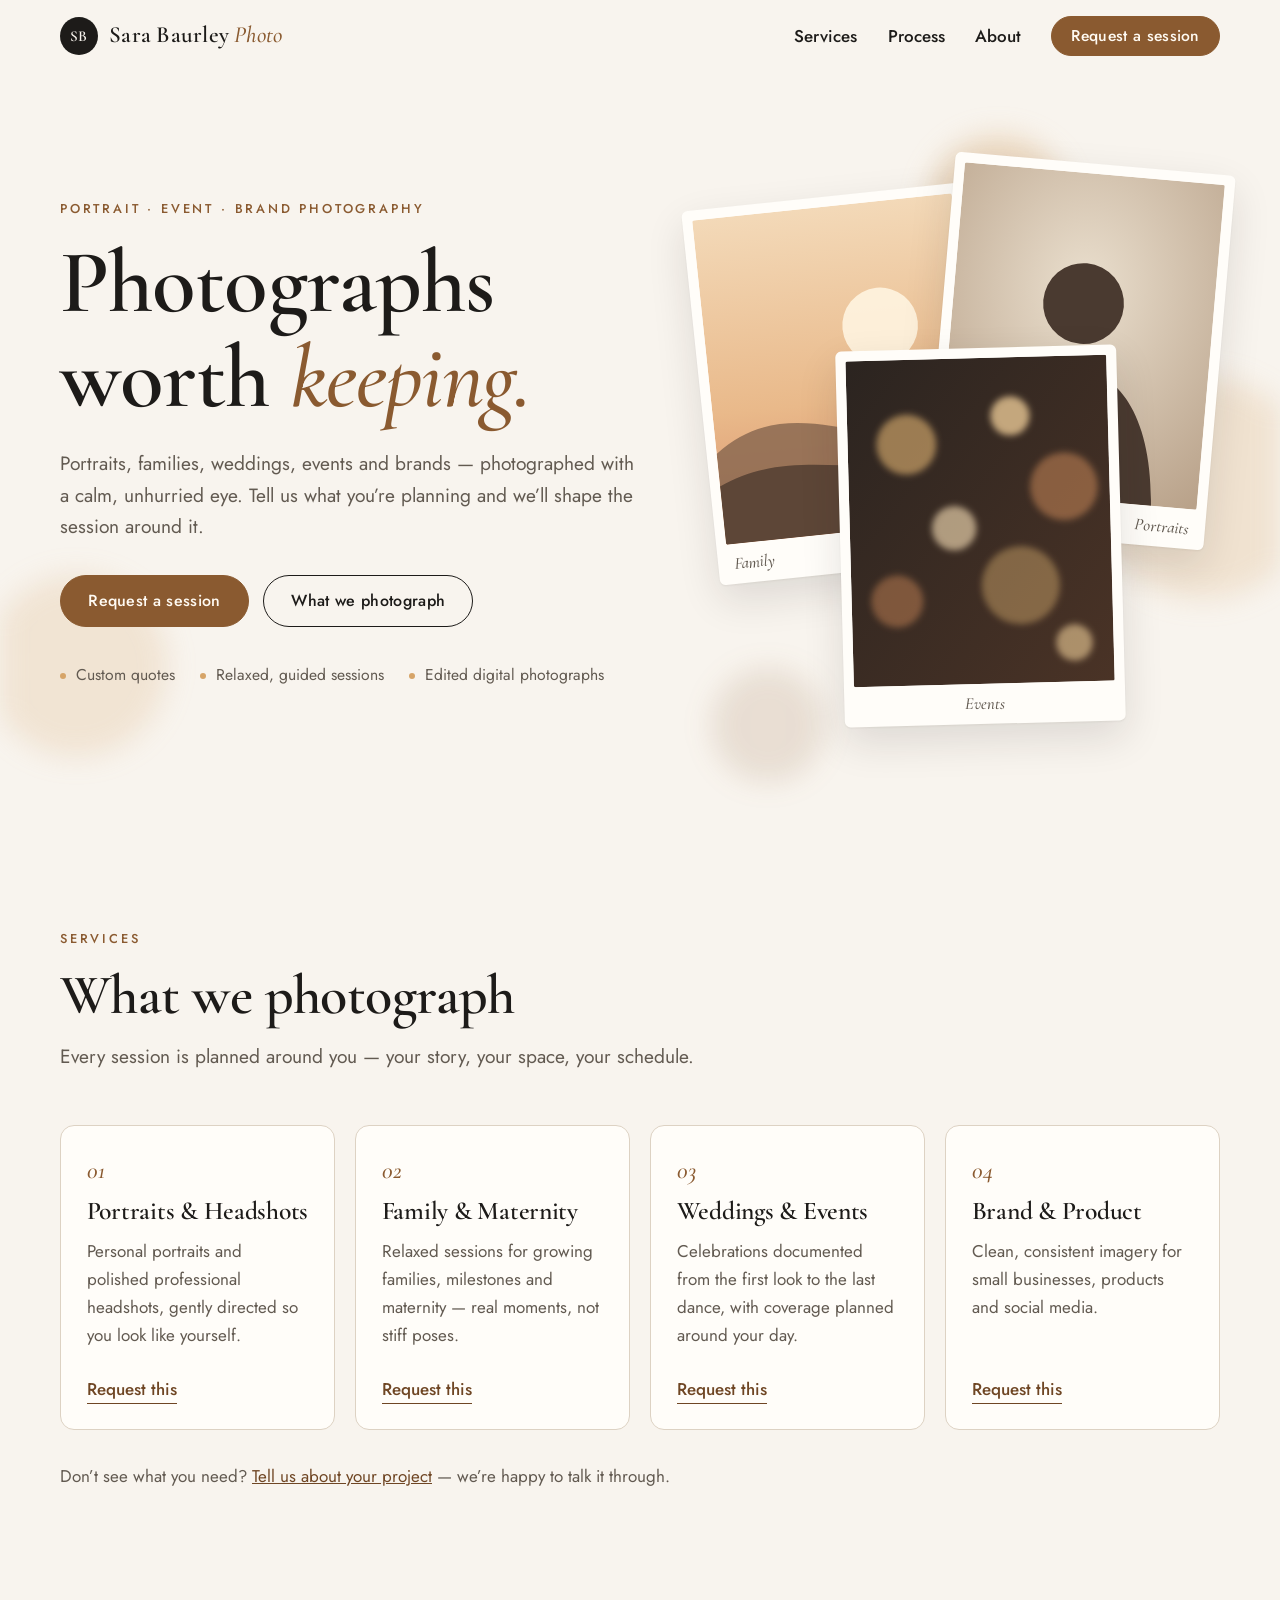
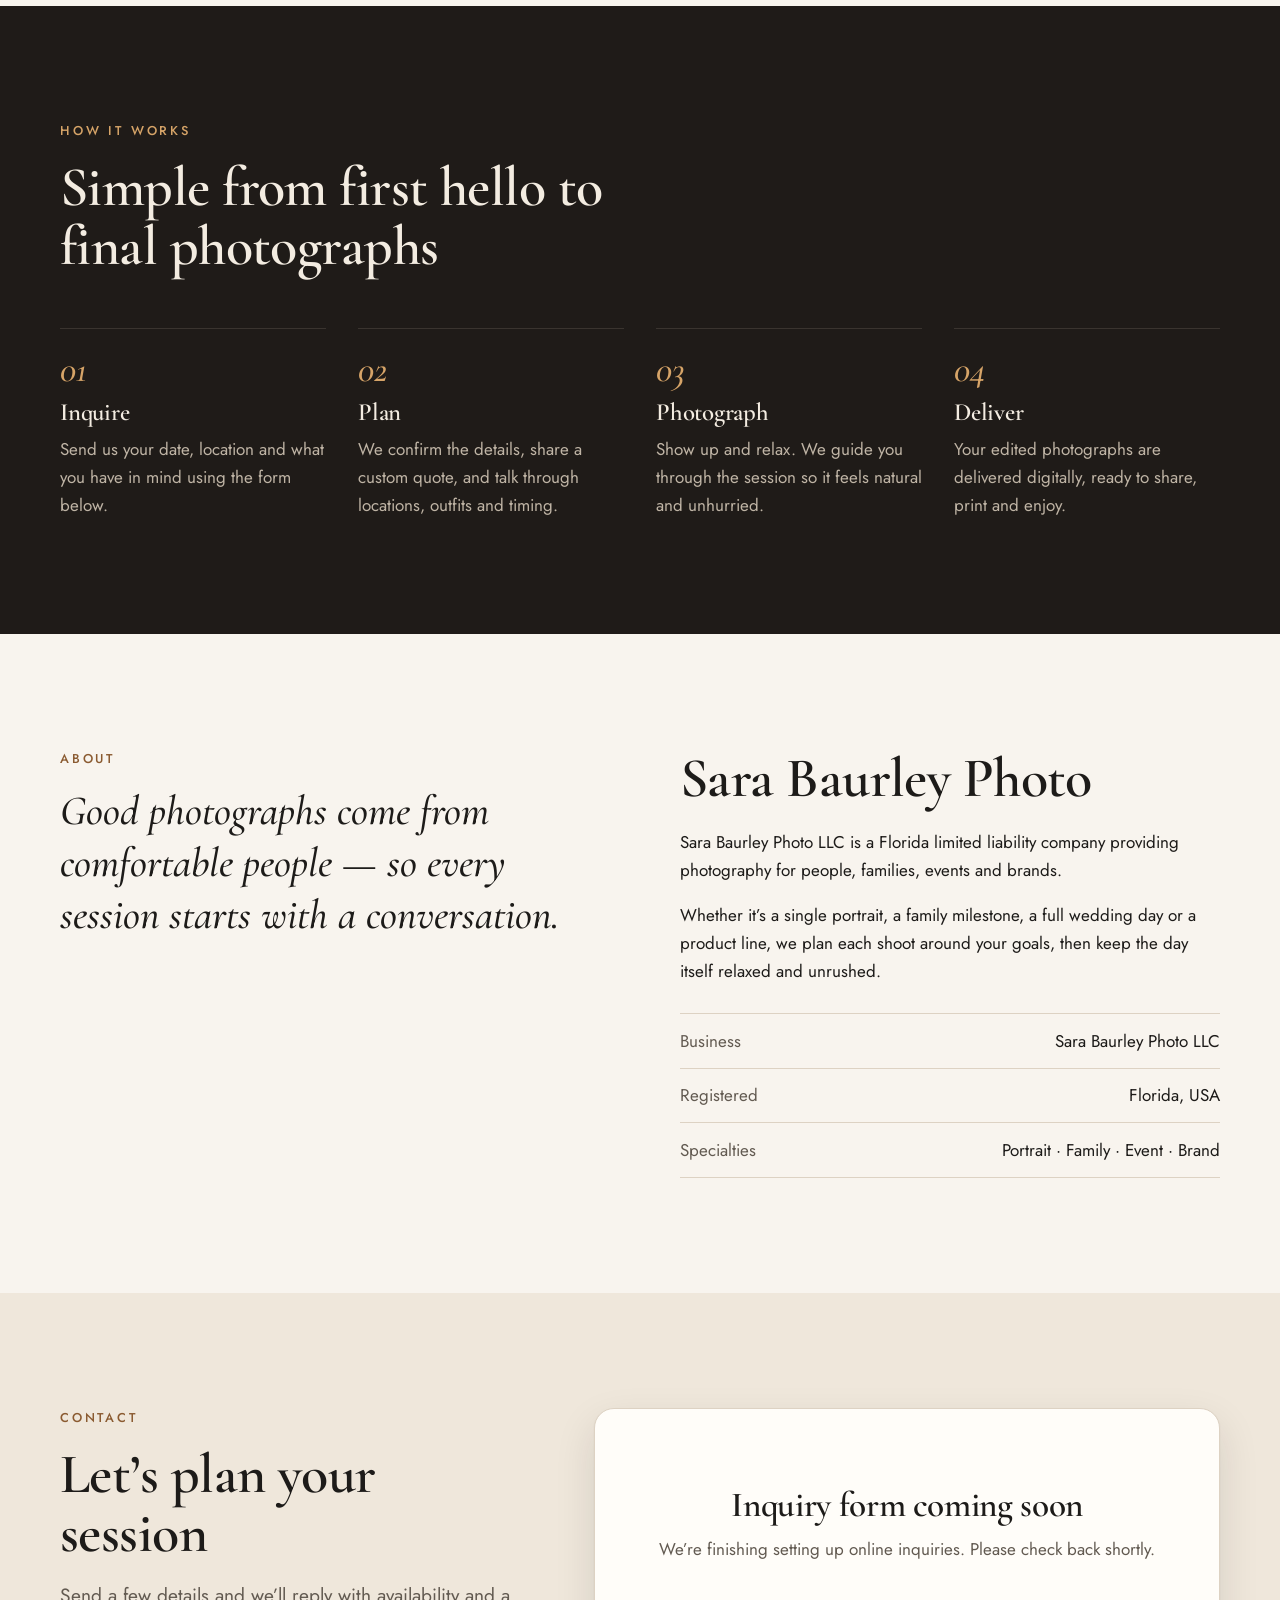
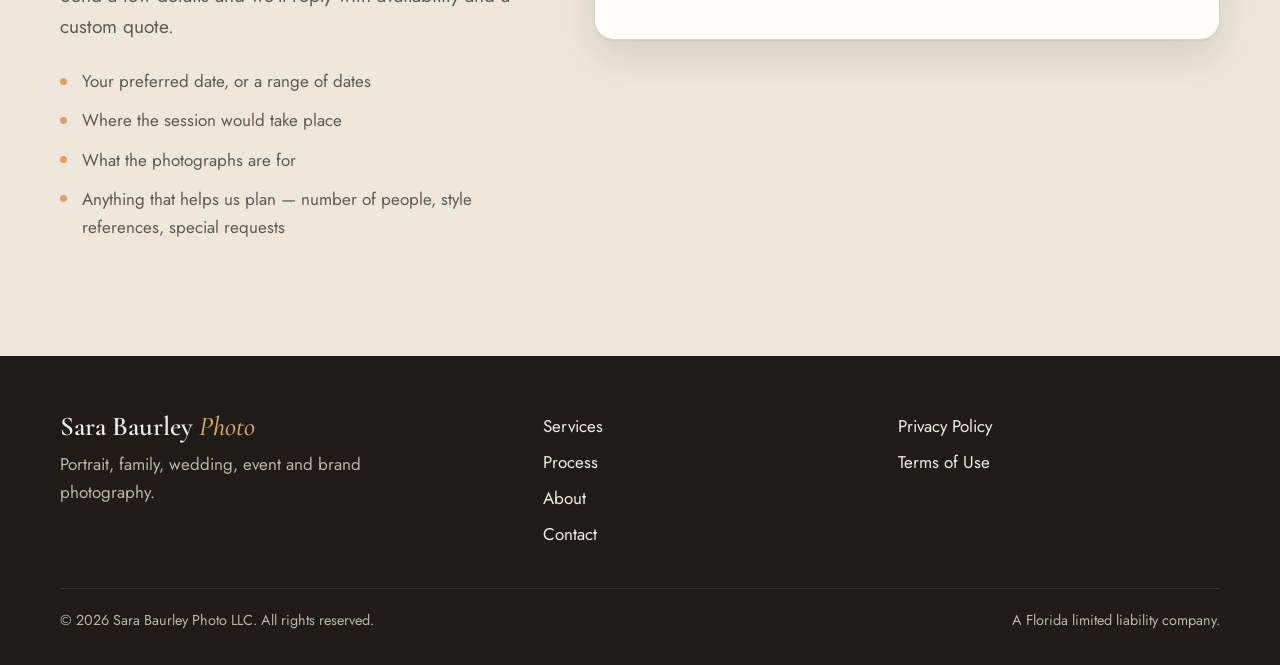
==== commit 5718fd8b: "Show a notice instead of the form until the Web3Forms key is added Prevents visitors from filling in" ====
--- a/index.html
+++ b/index.html
@@ -293,6 +293,11 @@
           <h3>Thank you.</h3>
           <p>Your inquiry is on its way. We’ll be in touch soon.</p>
         </div>
+
+        <div id="form-pending" class="form-done" hidden>
+          <h3>Inquiry form coming soon</h3>
+          <p>We’re finishing setting up online inquiries. Please check back shortly.</p>
+        </div>
       </div>
     </div>
   </section>
